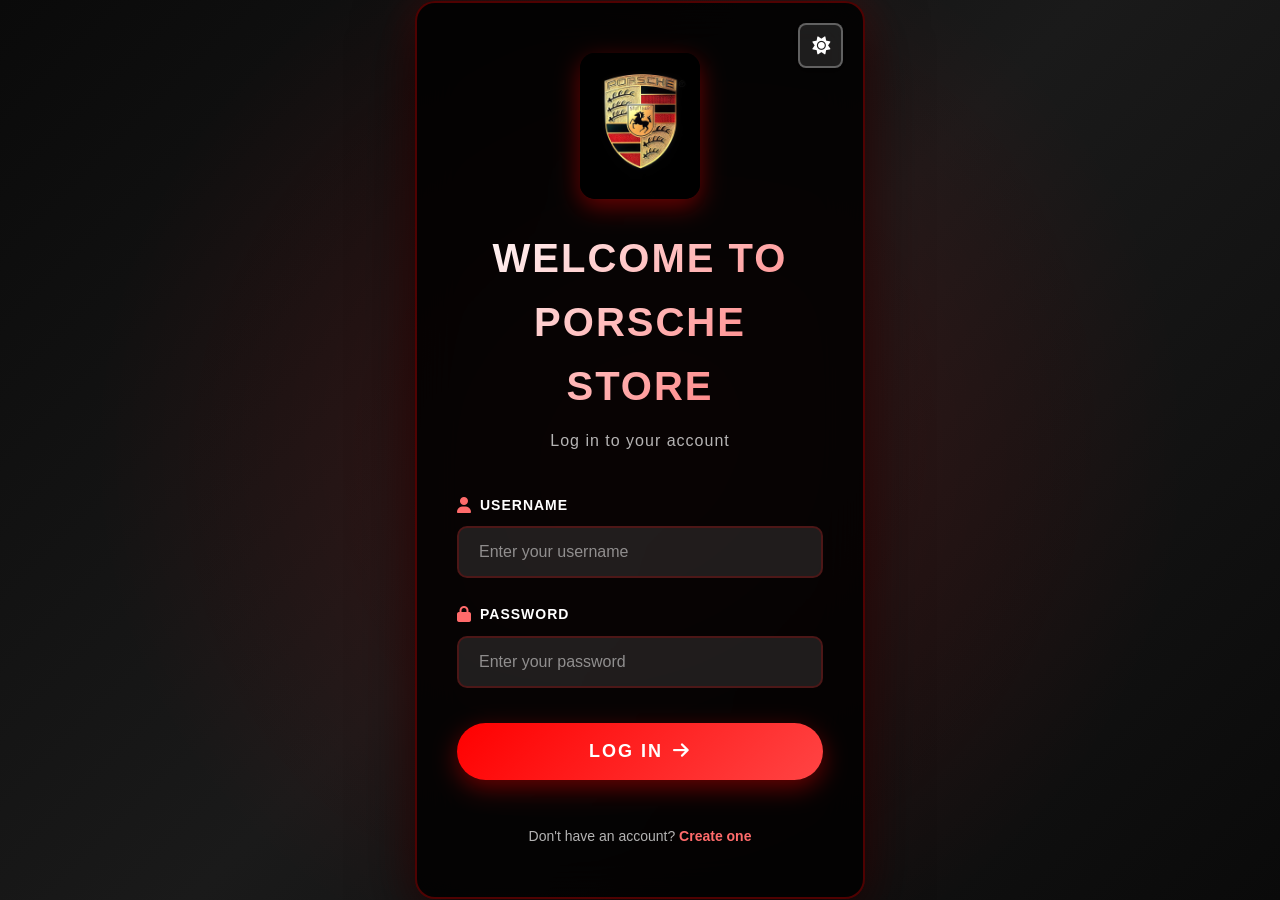
==== index.html @ 782035cb "Add files via upload" ====
<!DOCTYPE html>
<html lang="en">
<head>
    <meta charset="UTF-8">
    <meta name="viewport" content="width=device-width, initial-scale=1.0">
    <title>Login - Porsche Store</title>
    <link rel="stylesheet" href="styles.css">
    <link rel="stylesheet" href="login.css">
    <link rel="stylesheet" href="https://cdnjs.cloudflare.com/ajax/libs/font-awesome/6.5.0/css/all.min.css" integrity="sha512-2SwdPD6INVrV/lHTZbO2nodKhrnDdJK9/kg2XD1r9uGqPo1cUbujc+IYdlYdEErWNu69gVcYgdxlmVmzTWnetw==" crossorigin="anonymous" />
</head>
<body class="login-page">
    <div class="login-overlay">
        <div class="login-container">
            <div class="login-header">
                <div style="position: absolute; top: 20px; right: 20px;">
                    <button class="theme-toggle" aria-label="Toggle theme" style="background: rgba(255, 255, 255, 0.1); border: 2px solid rgba(255, 255, 255, 0.3); color: #fff;">
                        <i class="fa-solid fa-sun"></i>
                    </button>
                </div>
                <img src="images/logo.png" alt="Gym Power Logo" class="login-logo" onclick="window.location.href='pages/home.html'" style="cursor: pointer;">
                <h1 class="login-title">Welcome to Porsche Store</h1>
                <p class="login-subtitle">Log in to your account</p>
            </div>
            <form class="login-form" id="loginForm">
                <div class="input-group">
                    <label for="username">
                        <i class="fa-solid fa-user"></i>
                        Username
                    </label>
                    <input type="text" id="username" name="username" placeholder="Enter your username" required>
                </div>
                <div class="input-group">
                    <label for="password">
                        <i class="fa-solid fa-lock"></i>
                        Password
                    </label>
                    <input type="password" id="password" name="password" placeholder="Enter your password" required>
                </div>
                <button type="submit" class="login-button">
                    <span>Log In</span>
                    <i class="fa-solid fa-arrow-right"></i>
                </button>
                <p class="login-footer">Don't have an account? <a href="#" class="signup-link">Create one</a></p>
            </form>
        </div>
    </div>
    <script src="script.js"></script>
    <script>
        document.getElementById("loginForm").addEventListener("submit", function(e) {
            e.preventDefault();
            localStorage.setItem("loggedIn", "true");
            window.location.href = "pages/home.html"; 
        });
    </script>
</body>
</html>
---- styles.css ----
/* Base Styles */
* {
  margin: 0;
  padding: 0;
  box-sizing: border-box;
}

/* CSS Variables for Theme */
:root {
  /* Dark Mode (Default) */
  --bg-primary: linear-gradient(135deg, #0a0a0a 0%, #1a1a1a 50%, #0a0a0a 100%);
  --bg-secondary: rgba(172, 164, 164, 0.95);
  --bg-card: rgba(255, 255, 255, 0.05);
  --bg-card-hover: rgba(255, 255, 255, 0.08);
  --text-primary: #fff;
  --text-secondary: #ccc;
  --text-muted: rgba(255, 255, 255, 0.6);
  --border-color: rgba(255, 0, 0, 0.3);
  --border-color-light: rgba(255, 0, 0, 0.2);
  --accent-color: #ff6b6b;
  --accent-gradient: linear-gradient(135deg, #ff0000 0%, #ff4444 100%);
  --shadow-color: rgba(0, 0, 0, 0.5);
}

[data-theme="light"] {
  /* Light Mode */
  --bg-primary: linear-gradient(135deg, #f5f5f5 0%, #ffffff 50%, #f5f5f5 100%);
  --bg-secondary: rgba(255, 255, 255, 0.95);
  --bg-card: rgba(0, 0, 0, 0.05);
  --bg-card-hover: rgba(0, 0, 0, 0.08);
  --text-primary: #1a1a1a;
  --text-secondary: #333;
  --text-muted: rgba(0, 0, 0, 0.6);
  --border-color: rgba(255, 0, 0, 0.4);
  --border-color-light: rgba(255, 0, 0, 0.3);
  --accent-color: #ff0000;
  --accent-gradient: linear-gradient(135deg, #ff0000 0%, #ff4444 100%);
  --shadow-color: rgba(0, 0, 0, 0.2);
}

body {
  background: var(--bg-primary);
  color: var(--text-primary);
  font-family: "Segoe UI", Tahoma, Geneva, Verdana, sans-serif;
  text-align: center;
  margin: 0;
  padding: 0;
  min-height: 100vh;
  display: flex;
  flex-direction: column;
  line-height: 1.6;
  transition: background 0.3s ease, color 0.3s ease;
}

/* Theme Toggle Button */
.theme-toggle {
  background: var(--bg-card);
  border: 2px solid var(--border-color-light);
  color: var(--text-primary);
  padding: 10px 15px;
  border-radius: 8px;
  cursor: pointer;
  font-size: 18px;
  transition: all 0.3s ease;
  display: flex;
  align-items: center;
  justify-content: center;
  width: 45px;
  height: 45px;
  box-shadow: 0 2px 10px var(--shadow-color);
}

.theme-toggle:hover {
  background: var(--bg-card-hover);
  border-color: var(--border-color);
  transform: translateY(-2px);
  box-shadow: 0 4px 15px var(--shadow-color);
}

.theme-toggle i {
  transition: transform 0.3s ease;
}

.theme-toggle:hover i {
  transform: rotate(180deg);
}

/* Premium Header Styles */
.main-header {
  position: sticky;
  top: 0;
  z-index: 1000;
  background: var(--bg-secondary);
  backdrop-filter: blur(10px);
  border-bottom: 2px solid var(--border-color);
  box-shadow: 0 4px 20px var(--shadow-color);
  padding: 15px 0;
  transition: all 0.3s ease;
}

.header-content {
  max-width: 1400px;
  margin: 0 auto;
  padding: 0 30px;
  display: flex;
  justify-content: space-between;
  align-items: center;
  flex-wrap: wrap;
  gap: 20px;
}

.logo-section {
  display: flex;
  align-items: center;
  gap: 15px;
}

.header-logo {
  height: 60px;
  width: auto;
  border-radius: 10px;
  box-shadow: 0 4px 15px rgba(255, 0, 0, 0.3);
  transition: transform 0.3s ease;
}

.header-logo:hover {
  transform: scale(1.05);
}

.brand-name {
  font-size: 24px;
  font-weight: 700;
  background: linear-gradient(135deg, #ff0000 0%, #ff6b6b 100%);
  -webkit-background-clip: text;
  -webkit-text-fill-color: transparent;
  background-clip: text;
  letter-spacing: 2px;
  text-transform: uppercase;
}

.main-nav {
  display: flex;
  gap: 30px;
  align-items: center;
}

.main-nav a {
  color: var(--text-primary);
  text-decoration: none;
  font-weight: 600;
  font-size: 16px;
  padding: 8px 15px;
  border-radius: 6px;
  transition: all 0.3s ease;
  position: relative;
}

.main-nav a::before {
  content: "";
  position: absolute;
  bottom: 0;
  left: 50%;
  transform: translateX(-50%);
  width: 0;
  height: 2px;
  background: linear-gradient(90deg, #ff0000, #ff6b6b);
  transition: width 0.3s ease;
}

.main-nav a:hover::before {
  width: 80%;
}

.main-nav a:hover {
  color: #ff6b6b;
  background: rgba(255, 0, 0, 0.1);
}

.header-actions {
  display: flex;
  align-items: center;
  gap: 15px;
}

.logo-section {
  cursor: pointer;
  transition: transform 0.3s ease;
}

.logo-section:hover {
  transform: scale(1.02);
}

.cart-link {
  display: flex;
  align-items: center;
  gap: 8px;
  color: var(--text-primary);
  text-decoration: none;
  font-weight: 600;
  padding: 10px 20px;
  background: var(--bg-card);
  border-radius: 8px;
  border: 1px solid var(--border-color-light);
  transition: all 0.3s ease;
}

.cart-link:hover {
  background: rgba(255, 0, 0, 0.3);
  transform: translateY(-2px);
  box-shadow: 0 4px 15px rgba(255, 0, 0, 0.4);
}

.cart-link i {
  font-size: 18px;
}

/* Main Content */
.main-content {
  flex: 1;
  width: 100%;
  display: flex;
  flex-direction: column;
}

/* Legacy header styles for other pages */
header {
  padding: 20px;
  background: var(--bg-secondary);
  display: flex;
  justify-content: space-between;
  align-items: center;
  flex-wrap: wrap;
  transition: background 0.3s ease;
}
.cart-link i {
  margin-right: 5px;
  font-size: 18px;
}

.logo {
  height: 150px;
  width: auto;
  margin-right: 20px;
  margin-left: 20px;
  margin-bottom: 5px;
  margin-top: 15px;
  border-radius: 10px;
  box-shadow: 0 0 10px rgba(0, 0, 0, 0.5);
}

.cart-link {
  color: var(--text-primary);
  text-decoration: none;
  font-weight: bold;
}

nav {
  background: var(--bg-secondary);
  padding: 10px;
  transition: background 0.3s ease;
}
.navbar a {
  color: var(--text-primary);
  text-decoration: none;
  font-weight: bold;
}

nav a {
  margin: 0 15px;
  color: var(--text-primary);
  text-decoration: none;
  font-weight: bold;
}
nav a i {
  font-size: 18px;
  color: #fff;
  margin-right: 5px;
}
.shop-btn-icon {
  display: inline-flex;
  align-items: center;
  gap: 10px;
  padding: 10px 20px;
  background: #6bdeff;
  color: #000;
  border-radius: 8px;
  font-weight: 700;
  text-decoration: none;
  transition: transform 0.18s;
}
.shop-btn-icon i {
  font-size: 14px;
}
.shop-btn-icon:hover {
  transform: translateY(-3px);
}
/* ----------------------- PRODUCTS GRID ----------------------- */

.items {
  display: grid;
  grid-template-columns: repeat(4, 1fr);
  gap: 25px;
  margin-top: 25px;
  padding: 10px;
}

.product-container {
  display: grid;
  grid-template-columns: repeat(auto-fit, minmax(250px, 1fr));
  gap: 20px;
  background: var(--bg-card);
  padding: 20px;
  border-radius: 12px;
  transition: 0.3s;
  opacity: 0;
  animation: fadeInUp 0.7s ease forwards;
}
.product-card {
  background: var(--bg-card);
  padding: 15px;
  border-radius: 12px;
  text-align: center;
  box-shadow: 0 0 10px var(--shadow-color);
  transition: background 0.3s ease;
}

.product-container img {
  width: 100%;
  border-radius: 10px;
}

/* Hover Effect */
.product-container:hover {
  transform: scale(1.06);
}

.navbar a {
  color: #fff;
  text-decoration: none;
  font-weight: bold;
}
/* Premium Hero Section */
.hero {
  flex: 1;
  display: flex;
  align-items: center;
  justify-content: center;
  min-height: calc(100vh - 200px);
  background: linear-gradient(
    135deg,
    rgba(255, 0, 0, 0.1) 0%,
    rgba(0, 0, 0, 0.3) 100%
  );
  position: relative;
  overflow: hidden;
  padding: 60px 20px;
  transition: background 0.3s ease;
}

[data-theme="light"] .hero {
  background: linear-gradient(
    135deg,
    rgba(255, 0, 0, 0.15) 0%,
    rgba(255, 255, 255, 0.5) 100%
  );
}

.hero::before {
  content: "";
  position: absolute;
  top: 0;
  left: 0;
  right: 0;
  bottom: 0;
  background: radial-gradient(
    circle at 50% 50%,
    rgba(255, 0, 0, 0.1) 0%,
    transparent 70%
  );
  pointer-events: none;
}

[data-theme="light"] .hero::before {
  background: radial-gradient(
    circle at 50% 50%,
    rgba(255, 0, 0, 0.2) 0%,
    transparent 70%
  );
}

.hero-content {
  position: relative;
  z-index: 1;
  max-width: 800px;
  animation: fadeInUp 1s ease;
}

.hero-title {
  font-size: 4rem;
  font-weight: 800;
  margin-bottom: 20px;
  background: linear-gradient(135deg, #fff 0%, #ff6b6b 100%);
  -webkit-background-clip: text;
  -webkit-text-fill-color: transparent;
  background-clip: text;
  letter-spacing: 2px;
  line-height: 1.2;
  position: relative;
  /* Multiple text shadows for better visibility */
  text-shadow: 
    0 0 10px rgba(255, 0, 0, 0.8),
    0 0 20px rgba(255, 0, 0, 0.6),
    0 2px 4px rgba(0, 0, 0, 0.8),
    0 4px 8px rgba(0, 0, 0, 0.6);
  /* Fallback solid color */
  color: #fff;
  filter: drop-shadow(0 2px 4px rgba(0, 0, 0, 0.5));
}

/* Light mode hero title - much more visible with strong contrast */
[data-theme="light"] .hero-title {
  background: linear-gradient(135deg, #cc0000 0%, #ff0000 50%, #ff3333 100%);
  -webkit-background-clip: text;
  -webkit-text-fill-color: transparent;
  background-clip: text;
  /* Strong text shadows and outline for visibility */
  text-shadow: 
    0 0 15px rgba(255, 0, 0, 0.8),
    0 0 30px rgba(255, 0, 0, 0.6),
    0 2px 4px rgba(0, 0, 0, 0.4),
    0 4px 8px rgba(0, 0, 0, 0.3),
    2px 2px 0 rgba(255, 255, 255, 0.9),
    -2px -2px 0 rgba(255, 255, 255, 0.9),
    2px -2px 0 rgba(255, 255, 255, 0.9),
    -2px 2px 0 rgba(255, 255, 255, 0.9);
  /* Fallback solid color */
  color: #cc0000;
  filter: drop-shadow(0 4px 12px rgba(255, 0, 0, 0.5)) drop-shadow(0 0 30px rgba(255, 0, 0, 0.4));
  /* Add a subtle border effect */
  -webkit-text-stroke: 1px rgba(255, 255, 255, 0.8);
}

.hero-subtitle {
  font-size: 1.5rem;
  color: var(--text-secondary);
  margin-bottom: 40px;
  font-weight: 300;
  letter-spacing: 1px;
  text-shadow: 0 2px 4px rgba(0, 0, 0, 0.3);
}

[data-theme="light"] .hero-subtitle {
  color: #333;
  text-shadow: 0 2px 4px rgba(0, 0, 0, 0.2);
  font-weight: 400;
}

.shop-now-btn {
  display: inline-flex;
  align-items: center;
  gap: 12px;
  background: linear-gradient(135deg, #ff0000 0%, #ff4444 100%);
  color: #fff;
  padding: 18px 40px;
  border-radius: 50px;
  text-decoration: none;
  font-weight: 700;
  font-size: 18px;
  margin-top: 20px;
  transition: all 0.3s ease;
  box-shadow: 0 8px 25px rgba(255, 0, 0, 0.4);
  border: 2px solid transparent;
  position: relative;
  overflow: hidden;
}

.shop-now-btn::before {
  content: "";
  position: absolute;
  top: 0;
  left: -100%;
  width: 100%;
  height: 100%;
  background: linear-gradient(
    90deg,
    transparent,
    rgba(255, 255, 255, 0.3),
    transparent
  );
  transition: left 0.5s ease;
}

.shop-now-btn:hover::before {
  left: 100%;
}

.shop-now-btn:hover {
  background: linear-gradient(135deg, #ff3333 0%, #ff6666 100%);
  transform: translateY(-3px) scale(1.05);
  box-shadow: 0 12px 35px rgba(255, 0, 0, 0.6);
}

.shop-now-btn i {
  transition: transform 0.3s ease;
}

.shop-now-btn:hover i {
  transform: translateX(5px);
}
/* Animation */
@keyframes fadeInUp {
  0% {
    opacity: 0;
    transform: translateY(20px);
  }
  100% {
    opacity: 1;
    transform: translateY(0);
  }
}

/* ------------------------------------------------------------ */

.add-to-cart {
  margin-top: -1px;
  display: inline-block;
  padding: 10px 15px;
  background: #ff0000;
  color: white;
  border: none;
  border-radius: 10px;
  cursor: pointer;
}

.add-to-cart:hover {
  background: #cc0000;
}

#search-bar {
  width: 80%;
  max-width: 400px;
  padding: 10px;
  margin: 20px auto;
  display: block;
  border: none;
  border-radius: 5px;
  font-size: 16px;
  color: #fff;
}

/* Premium Section Styles */
.section-title {
  font-size: 3rem;
  font-weight: 800;
  margin-bottom: 40px;
  background: linear-gradient(135deg, #fff 0%, #ff6b6b 100%);
  -webkit-background-clip: text;
  -webkit-text-fill-color: transparent;
  background-clip: text;
  text-align: center;
  letter-spacing: 2px;
}

.about-section,
.contact-section,
.cart-section,
.checkout-section,
.products-section {
  padding: 60px 20px;
  max-width: 1400px;
  margin: 0 auto;
  min-height: calc(100vh - 300px);
}

/* Products Section Premium Styles */
.search-container {
  position: relative;
  max-width: 500px;
  margin: 0 auto 40px;
}

.category-filter {
  display: flex;
  justify-content: center;
  gap: 15px;
  margin-bottom: 40px;
  flex-wrap: wrap;
}

.category-btn {
  padding: 12px 25px;
  background: var(--bg-card);
  border: 2px solid var(--border-color-light);
  border-radius: 25px;
  color: var(--text-primary);
  font-weight: 600;
  font-size: 14px;
  cursor: pointer;
  transition: all 0.3s ease;
  text-transform: uppercase;
  letter-spacing: 1px;
}

.category-btn:hover {
  background: var(--bg-card-hover);
  border-color: var(--border-color);
  transform: translateY(-2px);
}

.category-btn.active {
  background: var(--accent-gradient);
  border-color: var(--border-color);
  box-shadow: 0 4px 15px var(--shadow-color);
}

#search-bar {
  width: 100%;
  padding: 15px 50px 15px 20px;
  background: var(--bg-card);
  border: 2px solid var(--border-color);
  border-radius: 50px;
  font-size: 16px;
  color: var(--text-primary);
  transition: all 0.3s ease;
}

#search-bar:focus {
  outline: none;
  border-color: var(--accent-color);
  background: var(--bg-card-hover);
  box-shadow: 0 0 20px var(--shadow-color);
}

#search-bar::placeholder {
  color: var(--text-muted);
}

.search-icon {
  position: absolute;
  right: 20px;
  top: 50%;
  transform: translateY(-50%);
  color: var(--text-muted);
  pointer-events: none;
}

.items {
  display: grid;
  grid-template-columns: repeat(auto-fit, minmax(280px, 1fr));
  gap: 30px;
  margin-top: 40px;
}

.product-container {
  background: var(--bg-card);
  border-radius: 15px;
  overflow: hidden;
  transition: all 0.3s ease;
  border: 2px solid var(--border-color-light);
  display: flex;
  flex-direction: column;
  animation: fadeInUp 0.7s ease forwards;
}

.product-container:hover {
  transform: translateY(-10px);
  border-color: var(--border-color);
  box-shadow: 0 15px 40px var(--shadow-color);
  background: var(--bg-card-hover);
}

.product-image-wrapper {
  width: 100%;
  height: 250px;
  overflow: hidden;
  background: var(--bg-card);
  position: relative;
  transition: background 0.3s ease;
}

.product-container img {
  width: 100%;
  height: 100%;
  object-fit: cover;
  transition: transform 0.3s ease;
}

.product-container:hover img {
  transform: scale(1.1);
}

.product-info {
  padding: 20px;
  display: flex;
  flex-direction: column;
  gap: 15px;
  flex: 1;
}

.product-info h3 {
  font-size: 1.3rem;
  font-weight: 700;
  color: var(--text-primary);
  margin: 0;
}

.product-price {
  font-size: 1.5rem;
  font-weight: 800;
  color: var(--accent-color);
  margin: 0;
}

.add-to-cart {
  padding: 12px 20px;
  background: linear-gradient(135deg, #ff0000 0%, #ff4444 100%);
  color: white;
  border: none;
  border-radius: 8px;
  cursor: pointer;
  font-weight: 700;
  font-size: 16px;
  transition: all 0.3s ease;
  text-transform: uppercase;
  letter-spacing: 1px;
  box-shadow: 0 4px 15px rgba(255, 0, 0, 0.3);
}

.add-to-cart:hover {
  background: linear-gradient(135deg, #ff3333 0%, #ff6666 100%);
  transform: translateY(-2px);
  box-shadow: 0 6px 20px rgba(255, 0, 0, 0.5);
}

/* Cart Section Premium Styles */
.cart-items-container {
  background: var(--bg-card);
  border-radius: 15px;
  padding: 30px;
  margin-bottom: 30px;
  min-height: 200px;
  border: 2px solid var(--border-color-light);
}

.empty-cart-message {
  text-align: center;
  color: var(--text-muted);
  font-size: 1.2rem;
  padding: 40px;
}

.cart-item {
  display: flex;
  justify-content: space-between;
  align-items: center;
  background: var(--bg-card);
  padding: 20px;
  margin: 15px 0;
  border-radius: 10px;
  border: 1px solid var(--border-color-light);
  transition: all 0.3s ease;
}

.cart-item:hover {
  background: var(--bg-card-hover);
  border-color: var(--border-color);
}

.cart-item p {
  margin: 0;
  font-size: 1.1rem;
  font-weight: 600;
}

.cart-item button {
  padding: 8px 15px;
  background: linear-gradient(135deg, #ff0000, #ff4444);
  color: white;
  border: none;
  border-radius: 6px;
  cursor: pointer;
  font-weight: 600;
  transition: all 0.3s ease;
}

.cart-item button:hover {
  transform: scale(1.05);
  box-shadow: 0 4px 15px rgba(255, 0, 0, 0.4);
}

.cart-total-container {
  background: var(--bg-card);
  border-radius: 15px;
  padding: 25px;
  margin-bottom: 30px;
  text-align: center;
  border: 2px solid var(--border-color);
}

.total-label {
  font-size: 1.5rem;
  font-weight: 700;
  color: var(--text-primary);
  margin: 0;
}

.total-amount {
  font-size: 2rem;
  color: var(--accent-color);
  font-weight: 800;
}

.checkout-button-container {
  text-align: center;
  display: flex;
  gap: 15px;
  justify-content: center;
  flex-wrap: wrap;
}

.checkout-button {
  display: inline-block;
  padding: 18px 40px;
  background: linear-gradient(135deg, #ff0000 0%, #ff4444 100%);
  color: white;
  text-decoration: none;
  border-radius: 50px;
  font-weight: 700;
  font-size: 18px;
  transition: all 0.3s ease;
  box-shadow: 0 8px 25px rgba(255, 0, 0, 0.4);
  text-transform: uppercase;
  letter-spacing: 1px;
  border: none;
  cursor: pointer;
}

.checkout-button:hover {
  transform: translateY(-3px);
  box-shadow: 0 12px 35px rgba(255, 0, 0, 0.6);
}

.clear-cart-button {
  display: inline-block;
  padding: 18px 40px;
  background: rgba(255, 255, 255, 0.1);
  color: white;
  border: 2px solid rgba(255, 255, 255, 0.3);
  border-radius: 50px;
  font-weight: 700;
  font-size: 18px;
  transition: all 0.3s ease;
  text-transform: uppercase;
  letter-spacing: 1px;
  cursor: pointer;
}

.clear-cart-button:hover {
  background: rgba(255, 255, 255, 0.2);
  border-color: rgba(255, 255, 255, 0.5);
  transform: translateY(-3px);
}

/* Checkout Section Premium Styles */
.checkout-container {
  display: grid;
  grid-template-columns: 1fr 1.5fr;
  gap: 40px;
  max-width: 1200px;
  margin: 0 auto;
}

.order-summary {
  background: var(--bg-card);
  border-radius: 15px;
  padding: 30px;
  border: 2px solid var(--border-color-light);
  height: fit-content;
}

.order-summary h3 {
  font-size: 1.5rem;
  margin-bottom: 20px;
  color: var(--accent-color);
  border-bottom: 2px solid var(--border-color);
  padding-bottom: 10px;
}

.checkout-items-list {
  margin-bottom: 20px;
}

.checkout-items-list p {
  padding: 10px 0;
  border-bottom: 1px solid var(--border-color-light);
  color: var(--text-primary);
}

.checkout-total {
  margin-top: 20px;
  padding-top: 20px;
  border-top: 2px solid var(--border-color);
}

.checkout-total p {
  font-size: 1.3rem;
  font-weight: 700;
  color: var(--text-primary);
}

.checkout-form {
  background: var(--bg-card);
  border-radius: 15px;
  padding: 40px;
  border: 2px solid var(--border-color-light);
}

.checkout-form h3 {
  font-size: 1.5rem;
  margin-bottom: 25px;
  color: var(--accent-color);
  border-bottom: 2px solid var(--border-color);
  padding-bottom: 10px;
}

.form-group {
  margin-bottom: 20px;
}

.form-group label {
  display: block;
  margin-bottom: 8px;
  color: var(--text-primary);
  font-weight: 600;
  font-size: 14px;
}

.form-group input,
.form-group textarea {
  width: 100%;
  padding: 12px 15px;
  background: var(--bg-card);
  border: 2px solid var(--border-color-light);
  border-radius: 8px;
  color: var(--text-primary);
  font-size: 16px;
  transition: all 0.3s ease;
}

.form-group input:focus,
.form-group textarea:focus {
  outline: none;
  border-color: var(--accent-color);
  background: var(--bg-card-hover);
  box-shadow: 0 0 15px var(--shadow-color);
}

.form-group input::placeholder,
.form-group textarea::placeholder {
  color: var(--text-muted);
}

.form-row {
  display: grid;
  grid-template-columns: 1fr 1fr;
  gap: 20px;
}

.submit-order-btn,
.submit-btn {
  width: 100%;
  padding: 18px;
  background: linear-gradient(135deg, #ff0000 0%, #ff4444 100%);
  color: white;
  border: none;
  border-radius: 50px;
  font-weight: 700;
  font-size: 18px;
  cursor: pointer;
  transition: all 0.3s ease;
  box-shadow: 0 8px 25px rgba(255, 0, 0, 0.4);
  text-transform: uppercase;
  letter-spacing: 1px;
  margin-top: 10px;
}

.submit-order-btn:hover,
.submit-btn:hover {
  transform: translateY(-3px);
  box-shadow: 0 12px 35px rgba(255, 0, 0, 0.6);
}

/* Contact Section Premium Styles */
.contact-container {
  display: grid;
  grid-template-columns: 1fr 1fr;
  gap: 40px;
  max-width: 1200px;
  margin: 0 auto;
  align-items: start;
}

.contact-info-card {
  background: var(--bg-card);
  border-radius: 15px;
  padding: 40px;
  border: 2px solid var(--border-color-light);
  height: 100%;
  display: flex;
  flex-direction: column;
}

.contact-info-card h3 {
  font-size: 1.8rem;
  margin-bottom: 40px;
  color: var(--accent-color);
  border-bottom: 2px solid var(--border-color);
  padding-bottom: 15px;
  text-align: left;
}

.contact-info {
  flex: 1;
  display: flex;
  flex-direction: column;
  gap: 25px;
  align-items: flex-start;
}

.contact-item {
  display: flex;
  gap: 20px;
  align-items: flex-start;
  width: 100%;
  padding: 15px;
  background: var(--bg-card);
  border-radius: 10px;
  border-left: 3px solid var(--accent-color);
  transition: all 0.3s ease;
}

.contact-item:hover {
  background: var(--bg-card-hover);
  border-left-color: var(--accent-color);
  transform: translateX(5px);
}

.contact-icon-wrapper {
  width: 50px;
  height: 50px;
  background: rgba(255, 0, 0, 0.2);
  border-radius: 12px;
  display: flex;
  align-items: center;
  justify-content: center;
  flex-shrink: 0;
  border: 2px solid rgba(255, 0, 0, 0.3);
  transition: all 0.3s ease;
}

.contact-item:hover .contact-icon-wrapper {
  background: rgba(255, 0, 0, 0.3);
  border-color: rgba(255, 0, 0, 0.5);
  transform: scale(1.1);
}

.contact-icon-wrapper i {
  font-size: 1.3rem;
  color: #ff6b6b;
}

.contact-details {
  flex: 1;
  text-align: left;
}

.contact-item strong {
  display: block;
  color: var(--accent-color);
  margin-bottom: 8px;
  font-size: 1.1rem;
  font-weight: 700;
  text-transform: uppercase;
  letter-spacing: 1px;
}

.contact-item p {
  color: var(--text-primary);
  margin: 0;
  line-height: 1.6;
  font-size: 1rem;
}

.social-media-contact {
  display: flex;
  gap: 15px;
  margin-top: 30px;
  justify-content: center;
  padding-top: 20px;
  border-top: 1px solid rgba(255, 255, 255, 0.1);
}

.social-icon-circle {
  display: flex;
  align-items: center;
  justify-content: center;
  width: 50px;
  height: 50px;
  background: rgba(255, 255, 255, 0.1);
  border-radius: 50%;
  color: #fff;
  text-decoration: none;
  font-size: 20px;
  transition: all 0.3s ease;
  border: 2px solid transparent;
}

.social-icon-circle:hover {
  background: linear-gradient(135deg, #ff0000, #ff6b6b);
  transform: translateY(-5px) scale(1.1);
  box-shadow: 0 8px 20px rgba(255, 0, 0, 0.4);
  border-color: rgba(255, 255, 255, 0.3);
}

.contact-form {
  background: var(--bg-card);
  border-radius: 15px;
  padding: 40px;
  border: 2px solid var(--border-color-light);
  height: 100%;
  display: flex;
  flex-direction: column;
}

.contact-form h3 {
  font-size: 1.8rem;
  margin-bottom: 25px;
  color: var(--accent-color);
  border-bottom: 2px solid var(--border-color);
  padding-bottom: 15px;
}

.contact-form .form-group {
  margin-bottom: 20px;
}

.contact-form textarea {
  resize: vertical;
  min-height: 120px;
}

.contact-form .submit-btn {
  margin-top: auto;
}

/* About Section Premium Styles */
.about-container {
  max-width: 1000px;
  margin: 0 auto;
}

.about-content {
  display: grid;
  grid-template-columns: repeat(auto-fit, minmax(300px, 1fr));
  gap: 30px;
}

.about-card {
  background: var(--bg-card);
  border-radius: 15px;
  padding: 30px;
  border: 2px solid var(--border-color-light);
  transition: all 0.3s ease;
}

.about-card:hover {
  transform: translateY(-5px);
  border-color: var(--border-color);
  box-shadow: 0 15px 40px var(--shadow-color);
  background: var(--bg-card-hover);
}

.about-card h3 {
  font-size: 1.5rem;
  margin-bottom: 15px;
  color: var(--accent-color);
  display: flex;
  align-items: center;
  gap: 10px;
}

.about-card h3 i {
  font-size: 1.3rem;
}

.about-card p {
  color: var(--text-primary);
  line-height: 1.8;
  font-size: 1rem;
}

/* Active Navigation Link */
.main-nav a.active {
  color: var(--accent-color);
  background: var(--bg-card);
}

.main-nav a.active::before {
  width: 80%;
}

.cart-link.active {
  background: rgba(255, 0, 0, 0.4);
  border-color: rgba(255, 0, 0, 0.6);
}

/* Cart Notification */
.cart-notification {
  position: fixed;
  top: 100px;
  right: 20px;
  background: linear-gradient(135deg, #ff0000 0%, #ff4444 100%);
  color: white;
  padding: 15px 25px;
  border-radius: 10px;
  box-shadow: 0 8px 25px rgba(255, 0, 0, 0.4);
  z-index: 10000;
  transform: translateX(400px);
  opacity: 0;
  transition: all 0.3s ease;
  font-weight: 600;
  font-size: 16px;
  display: flex;
  align-items: center;
  gap: 10px;
}

.cart-notification.show {
  transform: translateX(0);
  opacity: 1;
}

.cart-notification::before {
  content: "✓";
  background: rgba(255, 255, 255, 0.3);
  width: 24px;
  height: 24px;
  border-radius: 50%;
  display: flex;
  align-items: center;
  justify-content: center;
  font-weight: bold;
}

.cart-item {
  display: flex;
  justify-content: space-between;
  align-items: center;
  background: var(--bg-card);
  padding: 10px;
  margin: 10px 0;
  border-radius: 5px;
  transition: background 0.3s ease;
}

#cart-total {
  font-size: 20px;
  font-weight: bold;
  margin: 20px 0;
}

.checkout-button {
  display: inline-block;
  padding: 10px 20px;
  background: #ff0000;
  color: white;
  text-decoration: none;
  border-radius: 5px;
  font-weight: bold;
}

/* Checkout */
#checkout-form {
  max-width: 400px;
  margin: 20px auto;
  text-align: left;
}

#checkout-form label {
  display: block;
  margin-top: 10px;
}

#checkout-form input {
  width: 100%;
  padding: 8px;
  margin-top: 5px;
  border: none;
  border-radius: 5px;
}

#checkout-form button {
  margin-top: 20px;
  padding: 10px 20px;
  background: #ff0000;
  color: white;
  border: none;
  border-radius: 5px;
  cursor: pointer;
  width: 100%;
}

/* Contact */
#contact-form {
  max-width: 500px;
  margin: 20px auto;
  text-align: left;
}

#contact-form label {
  display: block;
  margin-top: 10px;
}

#contact-form input,
#contact-form textarea {
  width: 100%;
  padding: 8px;
  margin-top: 5px;
  border: none;
  border-radius: 5px;
}

#contact-form textarea {
  height: 100px;
}

#contact-form button {
  margin-top: 20px;
  padding: 10px 20px;
  background: #ff0000;
  color: white;
  border: none;
  border-radius: 5px;
  cursor: pointer;
  width: 100%;
}

.contact-info {
  margin: 20px 0;
}

.map-placeholder {
  margin: 20px 0;
  padding: 20px;
  background: var(--bg-card);
  border-radius: 5px;
  transition: background 0.3s ease;
}

/* Premium Footer */
.main-footer {
  background: var(--bg-secondary);
  border-top: 2px solid var(--border-color);
  padding: 50px 20px 30px;
  margin-top: auto;
  box-shadow: 0 -4px 20px var(--shadow-color);
  transition: background 0.3s ease, border-color 0.3s ease;
}

.footer-content {
  max-width: 1400px;
  margin: 0 auto;
}

.footer-links {
  display: flex;
  justify-content: center;
  gap: 30px;
  margin-bottom: 30px;
  flex-wrap: wrap;
}

.footer-links a {
  color: var(--text-primary);
  text-decoration: none;
  font-weight: 600;
  font-size: 16px;
  padding: 8px 15px;
  border-radius: 6px;
  transition: all 0.3s ease;
  position: relative;
}

.footer-links a::after {
  content: "|";
  position: absolute;
  right: -15px;
  color: var(--text-muted);
}

.footer-links a:last-child::after {
  display: none;
}

.footer-links a:hover {
  color: var(--accent-color);
  background: var(--bg-card);
}

.social-icon-row {
  display: flex;
  justify-content: center;
  width: 100%;
  margin: 30px 0;
}

.social-media {
  display: flex;
  justify-content: center;
  gap: 25px;
  margin: 30px 0;
}

.social-icon {
  display: flex;
  align-items: center;
  justify-content: center;
  width: 60px;
  height: 60px;
  background: var(--bg-card);
  border-radius: 50%;
  color: var(--text-primary);
  text-decoration: none;
  font-size: 24px;
  transition: all 0.3s ease;
  border: 2px solid var(--border-color-light);
  position: relative;
  overflow: hidden;
}

.social-icon::before {
  content: "";
  position: absolute;
  top: 50%;
  left: 50%;
  width: 0;
  height: 0;
  border-radius: 50%;
  background: rgba(255, 255, 255, 0.2);
  transform: translate(-50%, -50%);
  transition: width 0.3s ease, height 0.3s ease;
}

.social-icon:hover::before {
  width: 100%;
  height: 100%;
}

.social-icon:hover {
  background: linear-gradient(135deg, #ff0000, #ff6b6b);
  transform: translateY(-5px) scale(1.1);
  box-shadow: 0 8px 25px rgba(255, 0, 0, 0.5);
  border-color: rgba(255, 255, 255, 0.4);
}

.social-icon i {
  position: relative;
  z-index: 1;
}

.footer-bottom {
  margin-top: 30px;
  padding-top: 30px;
  border-top: 1px solid rgba(255, 255, 255, 0.1);
}

.footer-credit {
  color: var(--text-muted);
  font-size: 14px;
  margin-bottom: 10px;
}

.footer-bottom p:last-child {
  color: var(--text-muted);
  font-size: 14px;
}

/* Legacy footer styles for other pages */
footer {
  background: var(--bg-secondary);
  padding: 20px;
  margin-top: 40px;
  text-align: center;
  padding: 20px;
  color: var(--text-primary);
  transition: background 0.3s ease, color 0.3s ease;
}
footer a,
.navbar a {
  display: inline-block !important;
  margin: 0 10px !important;
  color: var(--text-primary) !important;
  text-decoration: none !important;
  font-weight: bold !important;
  transition: 0.3s ease !important;
}

/* Responsive Design */
@media (max-width: 1024px) {
  .hero-title {
    font-size: 3rem;
  }

  .hero-subtitle {
    font-size: 1.3rem;
  }
}

@media (max-width: 768px) {
  .header-content {
    flex-direction: column;
    padding: 15px 20px;
  }

  .main-nav {
    flex-wrap: wrap;
    justify-content: center;
    gap: 15px;
  }

  .header-actions {
    width: 100%;
    justify-content: center;
  }

  .hero-title {
    font-size: 2.5rem;
  }

  .hero-subtitle {
    font-size: 1.1rem;
  }

  .shop-now-btn {
    padding: 15px 30px;
    font-size: 16px;
  }

  .footer-links {
    flex-direction: column;
    gap: 15px;
  }

  .footer-links a::after {
    display: none;
  }

  .items {
    grid-template-columns: repeat(2, 1fr);
  }
}

@media (max-width: 480px) {
  .hero-title {
    font-size: 2rem;
  }

  .hero-subtitle {
    font-size: 1rem;
  }

  .brand-name {
    font-size: 18px;
  }

  .header-logo {
    height: 50px;
  }

  .main-nav {
    gap: 10px;
  }

  .main-nav a {
    font-size: 14px;
    padding: 6px 12px;
  }

  .items {
    grid-template-columns: 1fr;
  }

  .section-title {
    font-size: 2rem;
  }

  .checkout-container,
  .contact-container {
    grid-template-columns: 1fr;
    gap: 30px;
  }

  .contact-info-card,
  .contact-form {
    height: auto;
  }

  .cart-notification {
    right: 10px;
    left: 10px;
    transform: translateY(-100px);
  }

  .cart-notification.show {
    transform: translateY(0);
  }

  .form-row {
    grid-template-columns: 1fr;
  }

  .about-content {
    grid-template-columns: 1fr;
  }
}
/* Premium Logout Button */
.logout-btn {
  background: linear-gradient(135deg, #3939e6 0%, #5c5ce8 100%);
  color: #fff;
  border: none;
  padding: 10px 20px;
  cursor: pointer;
  font-size: 14px;
  font-weight: 600;
  border-radius: 8px;
  transition: all 0.3s ease;
  box-shadow: 0 4px 15px rgba(57, 57, 230, 0.3);
  border: 1px solid rgba(255, 255, 255, 0.1);
}

.logout-btn:hover {
  background: linear-gradient(135deg, #d62828 0%, #ff4444 100%);
  transform: translateY(-2px);
  box-shadow: 0 6px 20px rgba(214, 40, 40, 0.4);
}
---- login.css ----
/* ----------------------- PREMIUM LOGIN PAGE STYLES ----------------------- */
body.login-page {
    margin: 0;
    padding: 0;
    height: 100vh;
    background: linear-gradient(135deg, #0a0a0a 0%, #1a1a1a 50%, #0a0a0a 100%);
    font-family: 'Segoe UI', Tahoma, Geneva, Verdana, sans-serif;
    display: flex;
    justify-content: center;
    align-items: center;
    position: relative;
    overflow: hidden;
}

body.login-page::before {
    content: '';
    position: absolute;
    top: 0;
    left: 0;
    right: 0;
    bottom: 0;
    background: radial-gradient(circle at 50% 50%, rgba(255, 0, 0, 0.15) 0%, transparent 70%);
    pointer-events: none;
}

.login-overlay {
    position: relative;
    width: 100%;
    height: 100%;
    display: flex;
    justify-content: center;
    align-items: center;
    z-index: 1;
}

.login-container {
    width: 100%;
    max-width: 450px;
    padding: 50px 40px;
    background: rgba(0, 0, 0, 0.85);
    backdrop-filter: blur(20px);
    border-radius: 20px;
    border: 2px solid rgba(255, 0, 0, 0.3);
    box-shadow: 0 20px 60px rgba(0, 0, 0, 0.8), 0 0 40px rgba(255, 0, 0, 0.2);
    animation: fadeInUp 0.8s ease;
    position: relative;
    overflow: hidden;
}

.login-container::before {
    content: '';
    position: absolute;
    top: 0;
    left: -100%;
    width: 100%;
    height: 100%;
    background: linear-gradient(90deg, transparent, rgba(255, 0, 0, 0.1), transparent);
    animation: shimmer 3s infinite;
}

@keyframes shimmer {
    0% { left: -100%; }
    100% { left: 100%; }
}

.login-header {
    text-align: center;
    margin-bottom: 40px;
}

.login-logo {
    width: 120px;
    height: auto;
    margin-bottom: 20px;
    border-radius: 15px;
    box-shadow: 0 8px 25px rgba(255, 0, 0, 0.4);
    animation: logoFloat 3s ease-in-out infinite;
}

@keyframes logoFloat {
    0%, 100% { transform: translateY(0); }
    50% { transform: translateY(-10px); }
}

.login-title {
    font-size: 2.5rem;
    font-weight: 800;
    margin: 0 0 10px 0;
    background: linear-gradient(135deg, #fff 0%, #ff6b6b 100%);
    -webkit-background-clip: text;
    -webkit-text-fill-color: transparent;
    background-clip: text;
    letter-spacing: 2px;
    text-transform: uppercase;
}

.login-subtitle {
    color: rgba(255, 255, 255, 0.7);
    font-size: 1rem;
    margin: 0;
    font-weight: 300;
    letter-spacing: 1px;
}

.login-form {
    display: flex;
    flex-direction: column;
    gap: 25px;
}

.input-group {
    display: flex;
    flex-direction: column;
    gap: 10px;
}

.input-group label {
    color: #fff;
    font-weight: 600;
    font-size: 14px;
    display: flex;
    align-items: center;
    gap: 8px;
    text-transform: uppercase;
    letter-spacing: 1px;
}

.input-group label i {
    color: #ff6b6b;
    font-size: 16px;
}

.input-group input[type="text"],
.input-group input[type="password"] {
    padding: 15px 20px;
    background: rgba(255, 255, 255, 0.1);
    border: 2px solid rgba(255, 0, 0, 0.2);
    border-radius: 10px;
    color: #fff;
    font-size: 16px;
    transition: all 0.3s ease;
    font-family: inherit;
}

.input-group input[type="text"]:focus,
.input-group input[type="password"]:focus {
    outline: none;
    border-color: #ff6b6b;
    background: rgba(255, 255, 255, 0.15);
    box-shadow: 0 0 20px rgba(255, 0, 0, 0.3);
}

.input-group input[type="text"]::placeholder,
.input-group input[type="password"]::placeholder {
    color: rgba(255, 255, 255, 0.5);
}

.login-button {
    width: 100%;
    padding: 18px;
    background: linear-gradient(135deg, #ff0000 0%, #ff4444 100%);
    color: #fff;
    border: none;
    border-radius: 50px;
    font-size: 18px;
    font-weight: 700;
    cursor: pointer;
    transition: all 0.3s ease;
    box-shadow: 0 8px 25px rgba(255, 0, 0, 0.4);
    text-transform: uppercase;
    letter-spacing: 2px;
    display: flex;
    align-items: center;
    justify-content: center;
    gap: 10px;
    margin-top: 10px;
    position: relative;
    overflow: hidden;
}

.login-button::before {
    content: '';
    position: absolute;
    top: 0;
    left: -100%;
    width: 100%;
    height: 100%;
    background: linear-gradient(90deg, transparent, rgba(255, 255, 255, 0.3), transparent);
    transition: left 0.5s ease;
}

.login-button:hover::before {
    left: 100%;
}

.login-button:hover {
    background: linear-gradient(135deg, #ff3333 0%, #ff6666 100%);
    transform: translateY(-3px);
    box-shadow: 0 12px 35px rgba(255, 0, 0, 0.6);
}

.login-button:active {
    transform: translateY(-1px);
}

.login-button i {
    transition: transform 0.3s ease;
}

.login-button:hover i {
    transform: translateX(5px);
}

.login-footer {
    text-align: center;
    color: rgba(255, 255, 255, 0.7);
    font-size: 14px;
    margin-top: 20px;
}

.signup-link {
    color: #ff6b6b;
    text-decoration: none;
    font-weight: 600;
    transition: all 0.3s ease;
}

.signup-link:hover {
    color: #ff3333;
    text-decoration: underline;
}

/* Responsive */
@media (max-width: 768px) {
    .login-container {
        max-width: 90%;
        padding: 40px 30px;
    }
    
    .login-title {
        font-size: 2rem;
    }
    
    .login-logo {
        width: 100px;
    }
}

@media (max-width: 480px) {
    .login-container {
        padding: 30px 20px;
    }
    
    .login-title {
        font-size: 1.5rem;
    }
    
    .login-logo {
        width: 80px;
    }
}
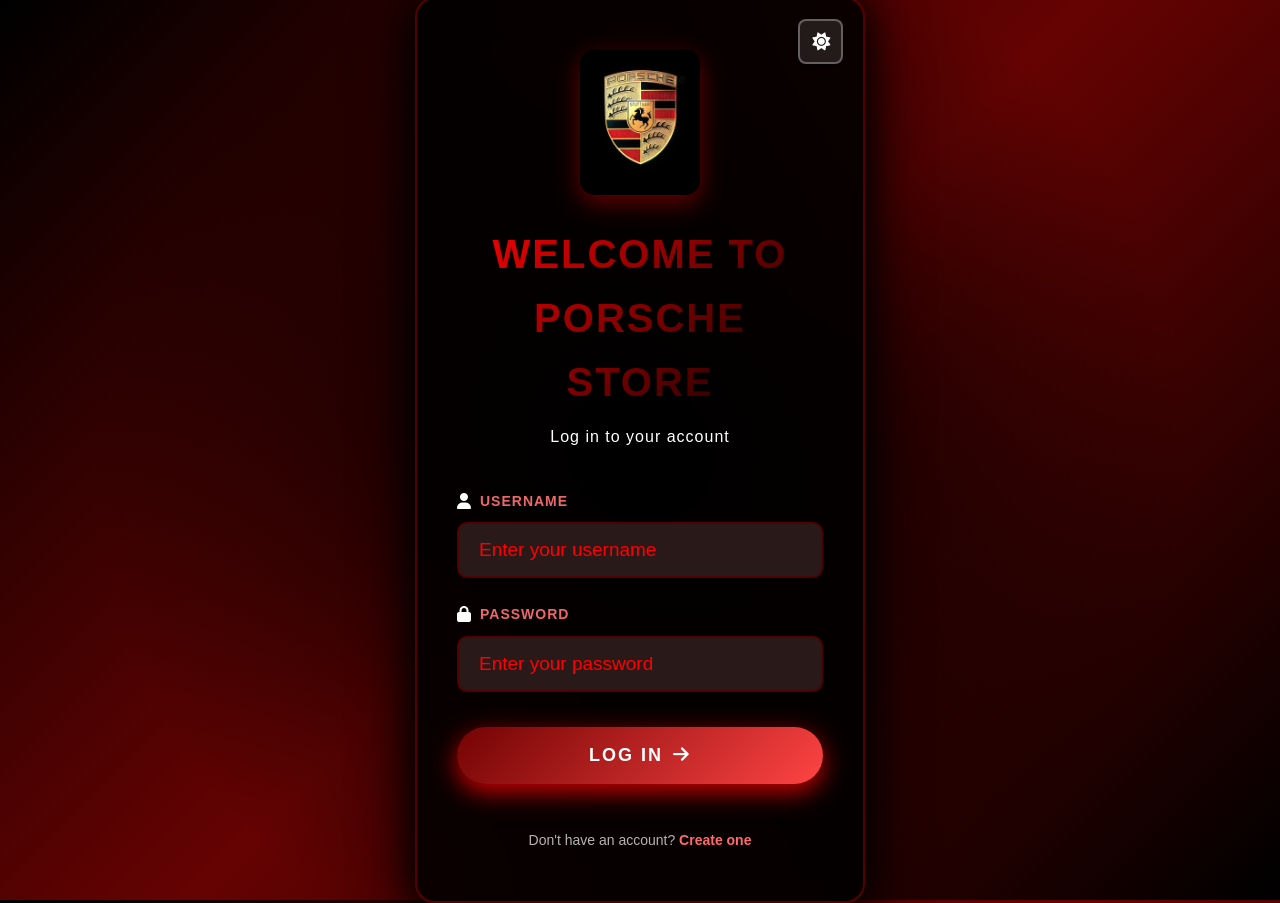
==== commit 8b1dcb8d: "Update index.html" ====
--- a/index.html
+++ b/index.html
@@ -17,7 +17,7 @@
                         <i class="fa-solid fa-sun"></i>
                     </button>
                 </div>
-                <img src="images/logo.png" alt="Gym Power Logo" class="login-logo" onclick="window.location.href='pages/home.html'" style="cursor: pointer;">
+                <img src="images/logo.png" alt="Porsche Store Logo" class="login-logo" onclick="window.location.href='pages/home.html'" style="cursor: pointer;">
                 <h1 class="login-title">Welcome to Porsche Store</h1>
                 <p class="login-subtitle">Log in to your account</p>
             </div>
--- a/styles.css
+++ b/styles.css
@@ -9,7 +9,7 @@
 :root {
   /* Dark Mode (Default) */
   --bg-primary: linear-gradient(135deg, #0a0a0a 0%, #1a1a1a 50%, #0a0a0a 100%);
-  --bg-secondary: rgba(172, 164, 164, 0.95);
+  --bg-secondary: rgba(77, 38, 38, 0.95);
   --bg-card: rgba(255, 255, 255, 0.05);
   --bg-card-hover: rgba(255, 255, 255, 0.08);
   --text-primary: #fff;
@@ -17,23 +17,23 @@
   --text-muted: rgba(255, 255, 255, 0.6);
   --border-color: rgba(255, 0, 0, 0.3);
   --border-color-light: rgba(255, 0, 0, 0.2);
-  --accent-color: #ff6b6b;
+  --accent-color: #ff0000;
   --accent-gradient: linear-gradient(135deg, #ff0000 0%, #ff4444 100%);
   --shadow-color: rgba(0, 0, 0, 0.5);
 }
 
 [data-theme="light"] {
   /* Light Mode */
-  --bg-primary: linear-gradient(135deg, #f5f5f5 0%, #ffffff 50%, #f5f5f5 100%);
-  --bg-secondary: rgba(255, 255, 255, 0.95);
-  --bg-card: rgba(0, 0, 0, 0.05);
+  --bg-primary: linear-gradient(135deg, #ffffff 0%, #ffffff 50%, #f5f5f5 100%);
+  --bg-secondary: rgba(252, 252, 252, 0.95);
+  --bg-card: rgba(248, 246, 246, 0.05);
   --bg-card-hover: rgba(0, 0, 0, 0.08);
   --text-primary: #1a1a1a;
   --text-secondary: #333;
   --text-muted: rgba(0, 0, 0, 0.6);
   --border-color: rgba(255, 0, 0, 0.4);
   --border-color-light: rgba(255, 0, 0, 0.3);
-  --accent-color: #ff0000;
+  --accent-color: #7a7676;
   --accent-gradient: linear-gradient(135deg, #ff0000 0%, #ff4444 100%);
   --shadow-color: rgba(0, 0, 0, 0.2);
 }
@@ -1627,7 +1627,7 @@
 }
 /* Premium Logout Button */
 .logout-btn {
-  background: linear-gradient(135deg, #3939e6 0%, #5c5ce8 100%);
+  background: linear-gradient(135deg, #ff0000 0%, #ff0000 100%);
   color: #fff;
   border: none;
   padding: 10px 20px;
@@ -1636,7 +1636,7 @@
   font-weight: 600;
   border-radius: 8px;
   transition: all 0.3s ease;
-  box-shadow: 0 4px 15px rgba(57, 57, 230, 0.3);
+  box-shadow: 0 4px 15px rgba(255, 0, 0, 0.3);
   border: 1px solid rgba(255, 255, 255, 0.1);
 }
 
--- a/login.css
+++ b/login.css
@@ -3,7 +3,7 @@
     margin: 0;
     padding: 0;
     height: 100vh;
-    background: linear-gradient(135deg, #0a0a0a 0%, #1a1a1a 50%, #0a0a0a 100%);
+    background: linear-gradient(135deg, #000000 0%, #660202 50%, #000000 100%);
     font-family: 'Segoe UI', Tahoma, Geneva, Verdana, sans-serif;
     display: flex;
     justify-content: center;
@@ -19,7 +19,7 @@
     left: 0;
     right: 0;
     bottom: 0;
-    background: radial-gradient(circle at 50% 50%, rgba(255, 0, 0, 0.15) 0%, transparent 70%);
+    background: radial-gradient(circle at 50% 50%, rgb(0, 0, 0) 0%, transparent 70%);
     pointer-events: none;
 }
 
@@ -40,8 +40,8 @@
     background: rgba(0, 0, 0, 0.85);
     backdrop-filter: blur(20px);
     border-radius: 20px;
-    border: 2px solid rgba(255, 0, 0, 0.3);
-    box-shadow: 0 20px 60px rgba(0, 0, 0, 0.8), 0 0 40px rgba(255, 0, 0, 0.2);
+    border: 2px solid rgb(85, 0, 0);
+    box-shadow: 0 20px 60px rgba(0, 0, 0, 0.8), 0 0 40px rgb(0, 0, 0);
     animation: fadeInUp 0.8s ease;
     position: relative;
     overflow: hidden;
@@ -54,7 +54,7 @@
     left: -100%;
     width: 100%;
     height: 100%;
-    background: linear-gradient(90deg, transparent, rgba(255, 0, 0, 0.1), transparent);
+    background: linear-gradient(90deg, transparent, rgba(113, 12, 12, 0.213), transparent);
     animation: shimmer 3s infinite;
 }
 
@@ -73,7 +73,7 @@
     height: auto;
     margin-bottom: 20px;
     border-radius: 15px;
-    box-shadow: 0 8px 25px rgba(255, 0, 0, 0.4);
+    box-shadow: 0 8px 25px rgba(255, 0, 0, 0.389);
     animation: logoFloat 3s ease-in-out infinite;
 }
 
@@ -86,7 +86,7 @@
     font-size: 2.5rem;
     font-weight: 800;
     margin: 0 0 10px 0;
-    background: linear-gradient(135deg, #fff 0%, #ff6b6b 100%);
+    background: linear-gradient(135deg, #ff0000 0%, #000000 100%);
     -webkit-background-clip: text;
     -webkit-text-fill-color: transparent;
     background-clip: text;
@@ -95,7 +95,7 @@
 }
 
 .login-subtitle {
-    color: rgba(255, 255, 255, 0.7);
+    color: rgb(255, 255, 255);
     font-size: 1rem;
     margin: 0;
     font-weight: 300;
@@ -115,7 +115,7 @@
 }
 
 .input-group label {
-    color: #fff;
+    color: #ed6868;
     font-weight: 600;
     font-size: 14px;
     display: flex;
@@ -126,18 +126,18 @@
 }
 
 .input-group label i {
-    color: #ff6b6b;
+    color: #ffffff;
     font-size: 16px;
 }
 
 .input-group input[type="text"],
 .input-group input[type="password"] {
     padding: 15px 20px;
-    background: rgba(255, 255, 255, 0.1);
-    border: 2px solid rgba(255, 0, 0, 0.2);
+    background: rgb(42, 25, 25);
+    border: 2px solid rgb(80, 1, 1);
     border-radius: 10px;
-    color: #fff;
-    font-size: 16px;
+    color: #ffffff;
+    font-size: 19px;
     transition: all 0.3s ease;
     font-family: inherit;
 }
@@ -145,20 +145,20 @@
 .input-group input[type="text"]:focus,
 .input-group input[type="password"]:focus {
     outline: none;
-    border-color: #ff6b6b;
-    background: rgba(255, 255, 255, 0.15);
+    border-color: #f70000;
+    background: rgba(107, 61, 61, 0.15);
     box-shadow: 0 0 20px rgba(255, 0, 0, 0.3);
 }
 
 .input-group input[type="text"]::placeholder,
 .input-group input[type="password"]::placeholder {
-    color: rgba(255, 255, 255, 0.5);
+    color: rgb(255, 0, 0);
 }
 
 .login-button {
     width: 100%;
     padding: 18px;
-    background: linear-gradient(135deg, #ff0000 0%, #ff4444 100%);
+    background: linear-gradient(135deg, #730303 0%, #ff4444 100%);
     color: #fff;
     border: none;
     border-radius: 50px;
@@ -166,7 +166,7 @@
     font-weight: 700;
     cursor: pointer;
     transition: all 0.3s ease;
-    box-shadow: 0 8px 25px rgba(255, 0, 0, 0.4);
+    box-shadow: 0 8px 25px rgba(255, 0, 0, 0.776);
     text-transform: uppercase;
     letter-spacing: 2px;
     display: flex;
@@ -185,7 +185,7 @@
     left: -100%;
     width: 100%;
     height: 100%;
-    background: linear-gradient(90deg, transparent, rgba(255, 255, 255, 0.3), transparent);
+    background: linear-gradient(90deg, transparent, rgba(255, 0, 0, 0.3), transparent);
     transition: left 0.5s ease;
 }
 
